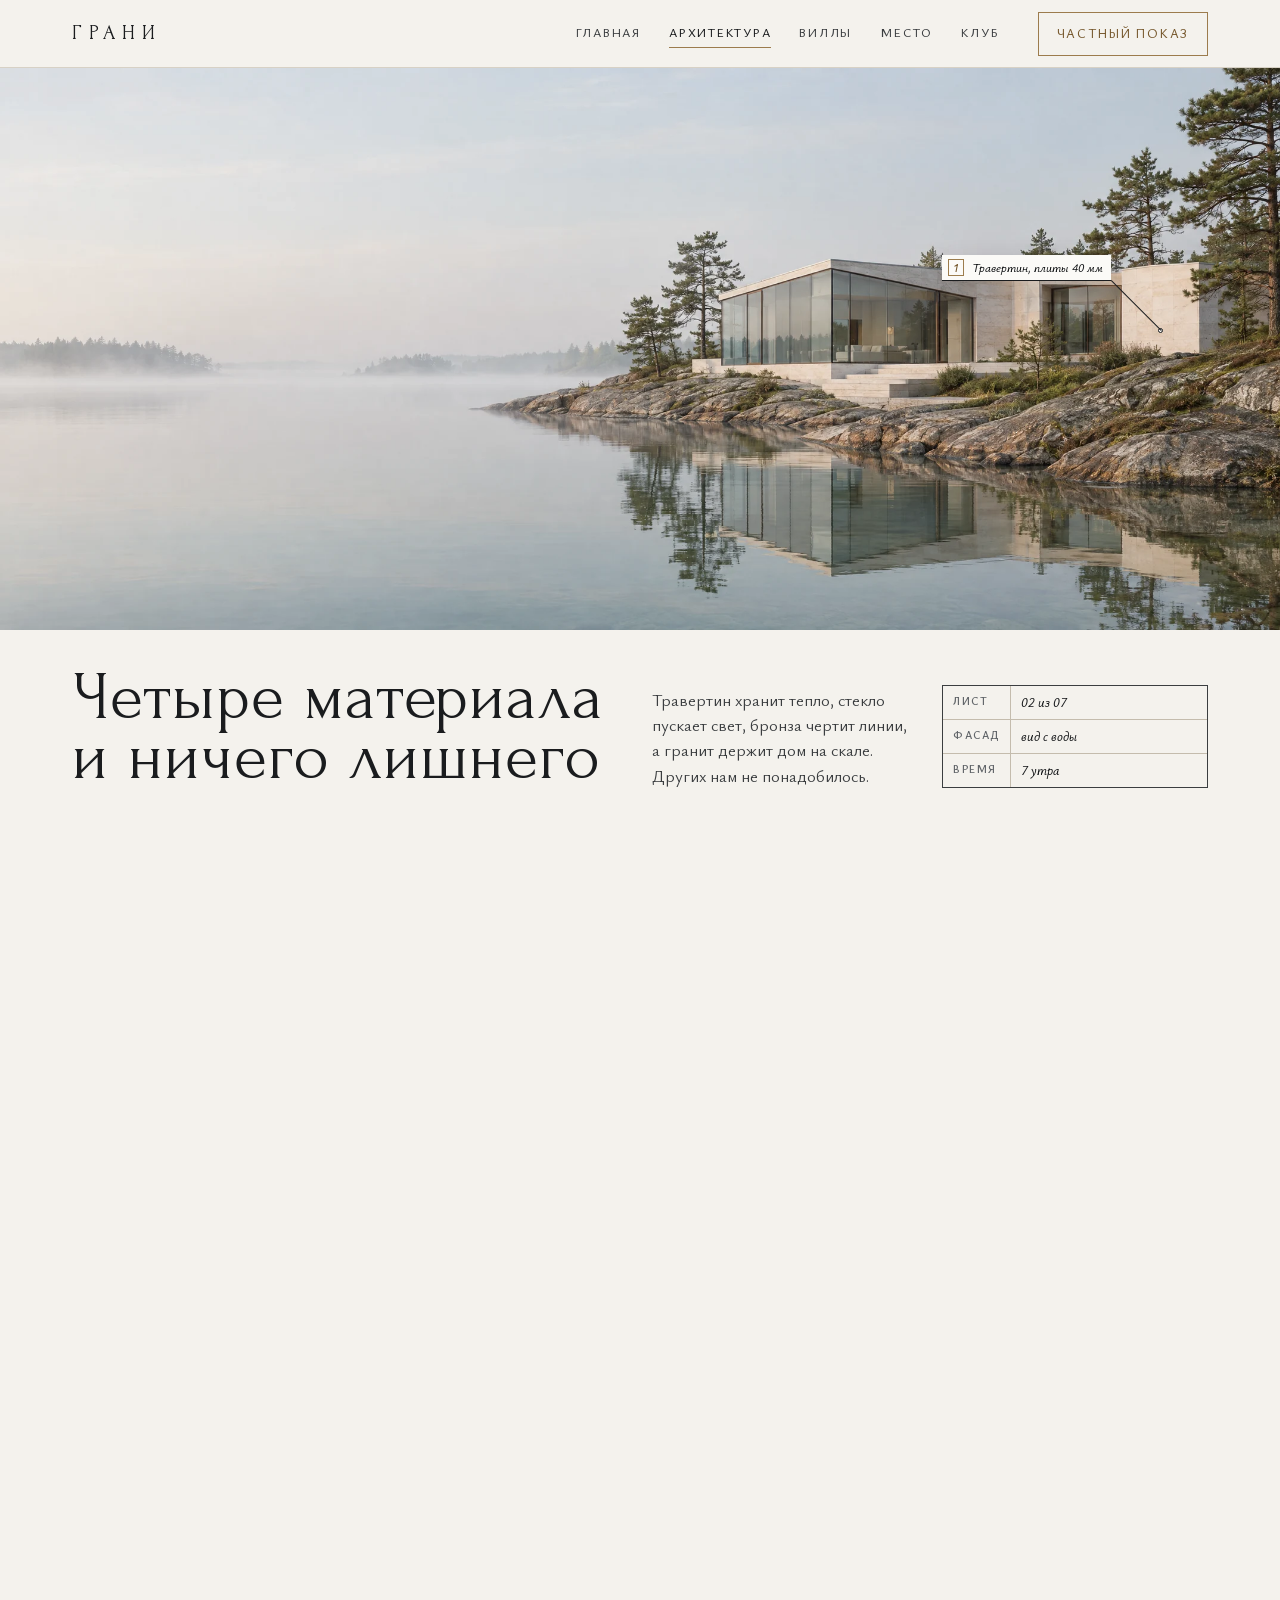
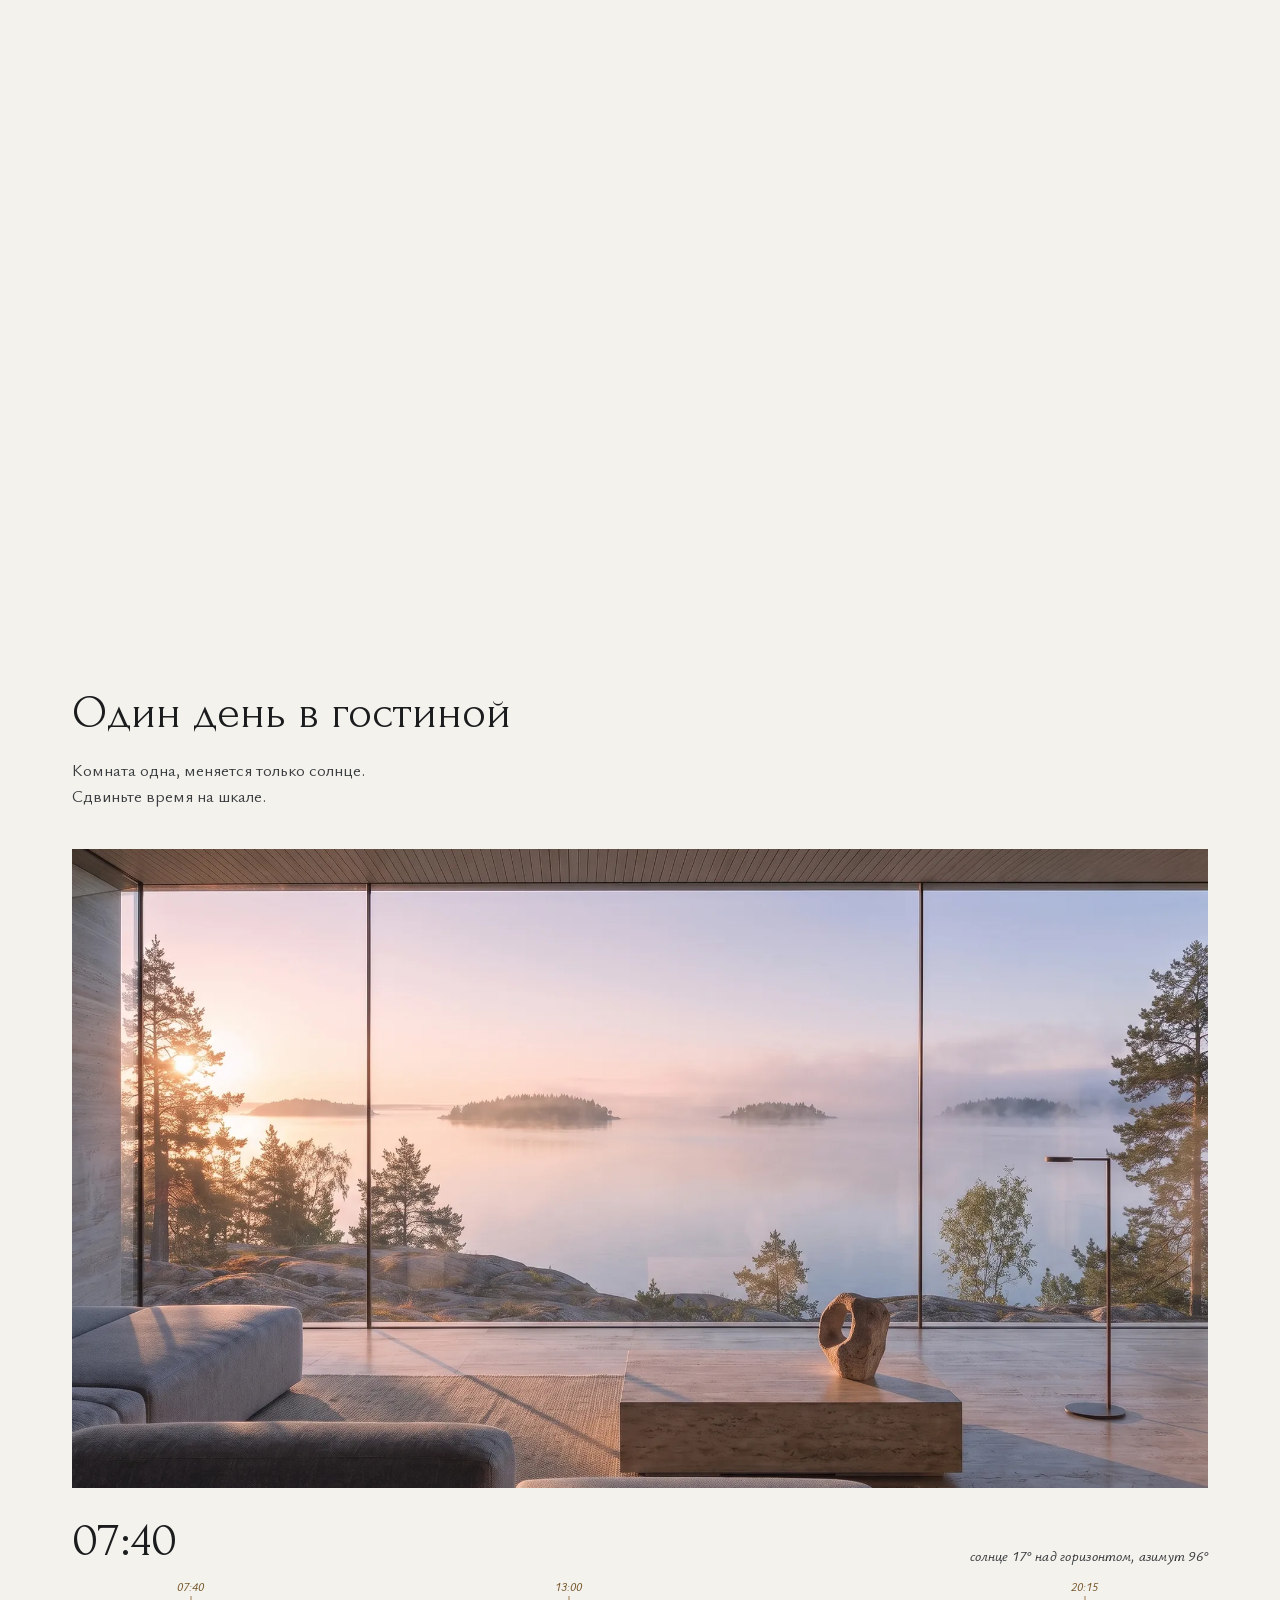
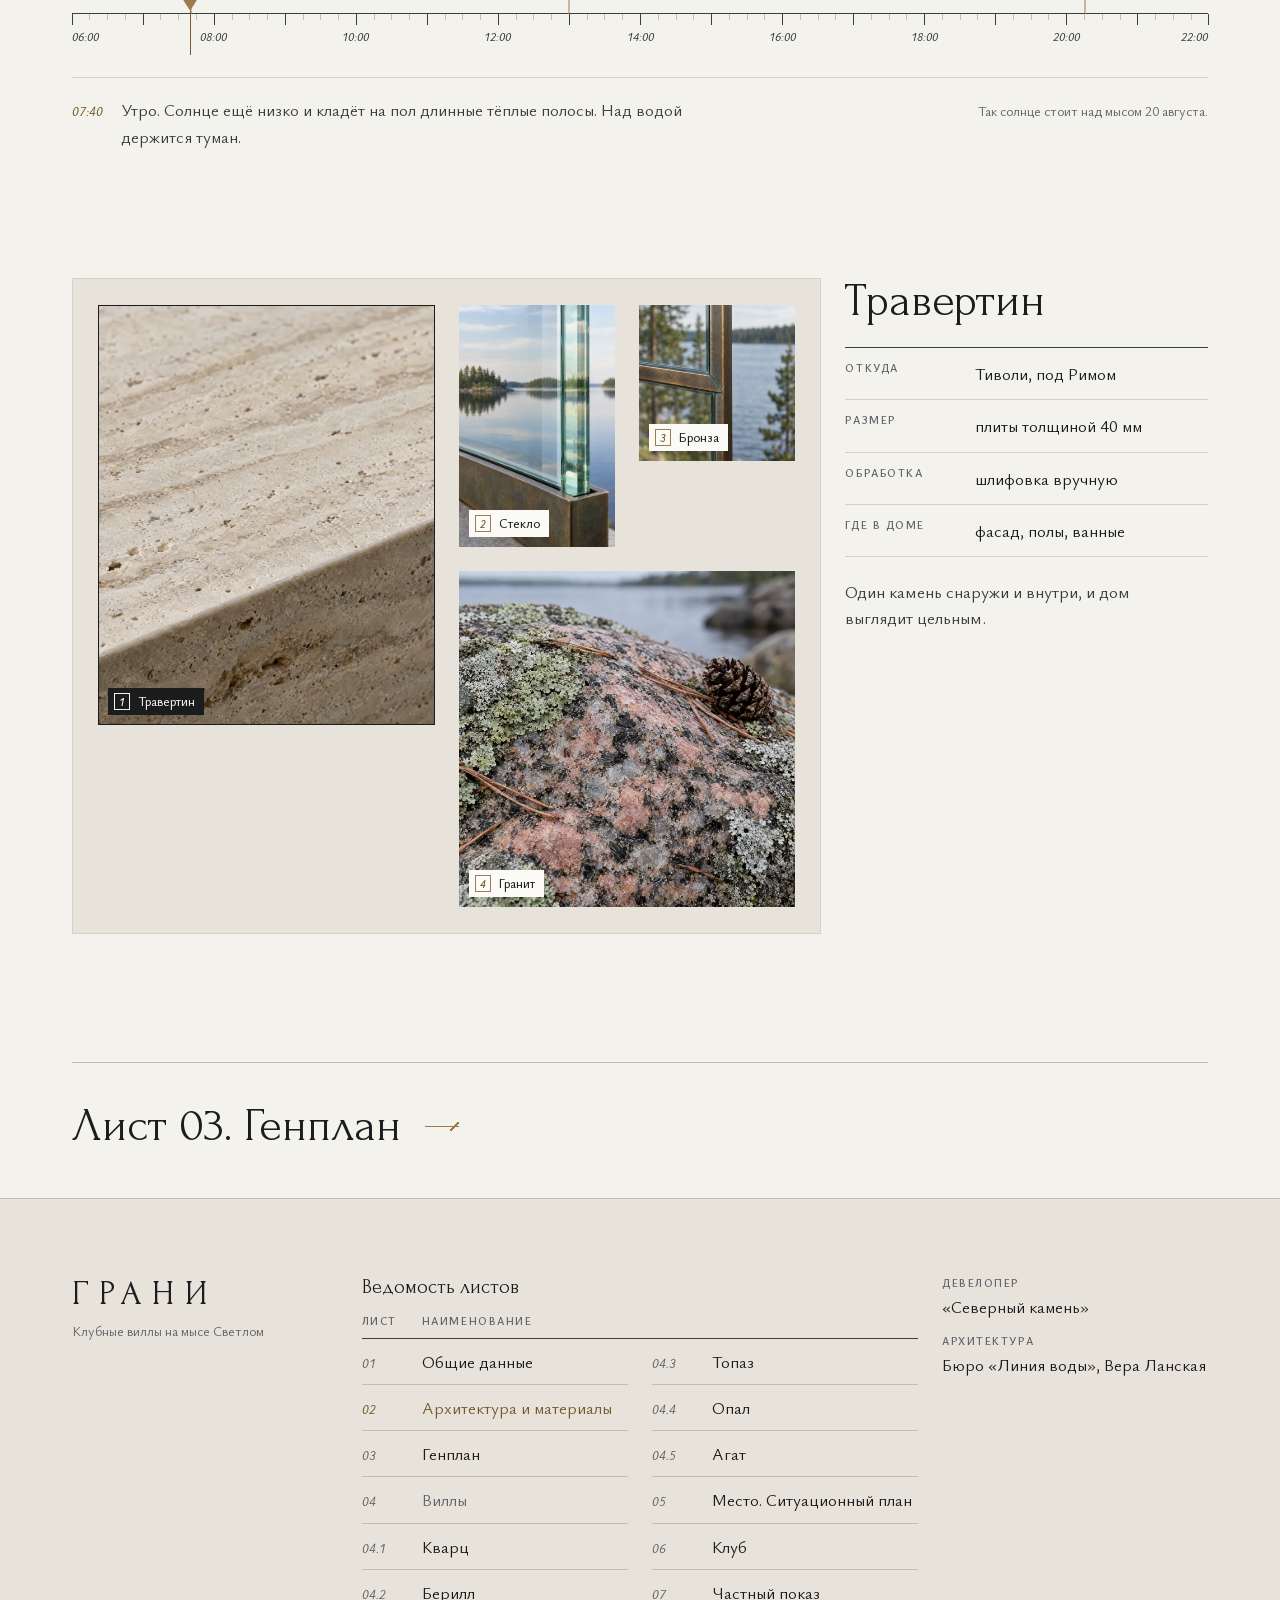
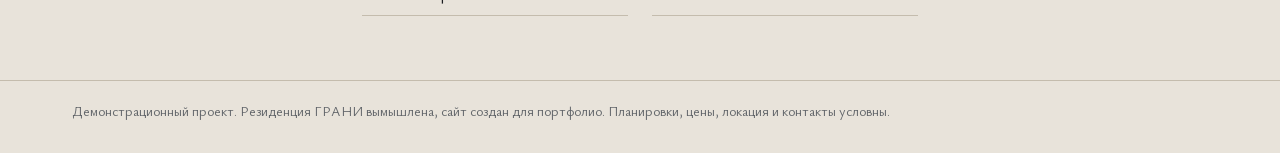
==== arhitektura.html @ 64ecadc9 "ГРАНИ v2: демо-сайт для портфолио Co-Authored-By: Claude Opus 5.5 <noreply@anthropic.com>" ====
<!doctype html>
<html lang="ru">
<head>
<meta charset="utf-8">
<meta name="viewport" content="width=device-width, initial-scale=1">
<title>Архитектура и материалы · ГРАНИ</title>
<meta name="description" content="ГРАНИ. Пять вилл из стекла и камня на мысе Светлом. Демо-проект для портфолио.">
<meta name="theme-color" content="#F4F2ED">
<link rel="icon" href="data:image/svg+xml,%3Csvg xmlns='http://www.w3.org/2000/svg' viewBox='0 0 32 32'%3E%3Crect width='32' height='32' fill='%23F4F2ED'/%3E%3Cpath d='M16 4 27 12 23 27H9L5 12z' fill='none' stroke='%239C7C4D' stroke-width='1.6'/%3E%3Cpath d='M5 12h22M16 4 12 12l4 15 4-15z' fill='none' stroke='%239C7C4D' stroke-width='1'/%3E%3C/svg%3E">
<link rel="preload" href="assets/fonts/forum-cyr.woff2" as="font" type="font/woff2" crossorigin>
<link rel="preload" href="assets/fonts/ysabeau-cyr.woff2" as="font" type="font/woff2" crossorigin>
<link rel="stylesheet" href="assets/css/base.css">
<link rel="stylesheet" href="assets/css/pages/arhitektura.css">
<link rel="stylesheet" href="assets/css/pages/svet.css">
<script src="assets/js/head.js"></script>
</head>
<body data-page="arhitektura">

<div class="veil" aria-hidden="true"><div class="veil__word"><span>Г</span><span>Р</span><span>А</span><span>Н</span><span>И</span></div><div class="veil__bar"><i></i></div></div>

<header class="hdr">
  <a class="hdr__logo" href="index.html" aria-label="ГРАНИ, на главную">ГРАНИ</a>
  <nav class="hdr__nav" aria-label="Разделы">
    <a href="index.html">Главная</a>
    <a href="arhitektura.html" aria-current="page">Архитектура<i class="hdr__mark" aria-hidden="true"></i></a>
    <a href="villy.html">Виллы</a>
    <a href="mesto.html">Место</a>
    <a href="klub.html">Клуб</a>
  </nav>
  <a class="btn btn--line hdr__cta" href="pokaz.html">Частный показ</a>
  <button class="hdr__burger" id="burger" type="button" aria-label="Открыть меню" aria-expanded="false" aria-controls="curtain"><i></i><i></i></button>
</header>

<div class="curtain" id="curtain" hidden>
  <nav aria-label="Листы альбома">
    <ol class="curtain__list">
      <li><a href="index.html"><i>01</i>Главная</a></li>
      <li><a href="arhitektura.html" aria-current="page"><i>02</i>Архитектура</a></li>
      <li><a href="villy.html"><i>03</i>Виллы</a>
        <div class="curtain__villas"><a href="villa.html?v=kvarc"><i>04.1</i>Кварц</a><a href="villa.html?v=berill"><i>04.2</i>Берилл</a><a href="villa.html?v=topaz"><i>04.3</i>Топаз</a><a href="villa.html?v=opal"><i>04.4</i>Опал</a><a href="villa.html?v=agat"><i>04.5</i>Агат</a></div>
      </li>
      <li><a href="mesto.html"><i>05</i>Место</a></li>
      <li><a href="klub.html"><i>06</i>Клуб</a></li>
      <li><a href="pokaz.html"><i>07</i>Частный показ</a></li>
    </ol>
  </nav>
  <p class="curtain__foot cap">Мыс Светлый · показы по записи</p>
</div>

<main id="top">
<!-- Экран 1. Фасад с выносками (DIZAJN 3.2): Берилл с воды утром (exterior v1), четыре выноски по одной при прокрутке -->
<section class="fasad plate" id="fasad">
  <div class="fasad__pin">
    <figure class="fasad__photo" id="fasadPhoto">
      <img src="assets/img/exterior.webp" width="2200" height="943" alt="Вилла с воды ранним утром. Стеклянная грань и травертин на гранитном уступе, над озером туман" fetchpriority="high" decoding="async">
      <!-- точки выносок в процентах исходного кадра 2200×943, экранные координаты считает pages/arhitektura.js -->
      <span class="leader leader--l fasad__ld" data-x="90" data-y="46.7" style="--len:50px"><span class="leader__t"><i>1</i>Травертин, плиты 40&nbsp;мм</span></span>
      <span class="leader leader--l fasad__ld" data-x="61" data-y="45.5" style="--len:110px"><span class="leader__t"><i>2</i>Стеклянная грань, 4,2&nbsp;м в высоту</span></span>
      <span class="leader fasad__ld" data-x="66.2" data-y="38.5" style="--len:70px"><span class="leader__t"><i>3</i>Бронзовый переплёт, 38&nbsp;мм</span></span>
      <span class="leader leader--l fasad__ld" data-x="49" data-y="58.3" style="--len:60px"><span class="leader__t"><i>4</i>Гранитный уступ под домом</span></span>
    </figure>
    <ol class="fasad__list wrap" aria-label="Что на фасаде">
      <li><i>1</i>Травертин, плиты 40&nbsp;мм</li>
      <li><i>2</i>Стеклянная грань, 4,2&nbsp;м в высоту</li>
      <li><i>3</i>Бронзовый переплёт, 38&nbsp;мм</li>
      <li><i>4</i>Гранитный уступ под домом</li>
    </ol>
    <div class="wrap grid plate__top fasad__plate">
      <h1 class="d1 plate__title">Четыре материала и&nbsp;ничего лишнего</h1>
      <p class="lead plate__lead">Травертин хранит тепло, стекло пускает свет, бронза чертит линии, а гранит держит дом на скале. Других нам не понадобилось.</p>
      <dl class="stamp"><div><dt>Лист</dt><dd>02 из 07</dd></div><div><dt>Фасад</dt><dd>вид с воды</dd></div><div><dt>Время</dt><dd>7 утра</dd></div></dl>
    </div>
  </div>
</section>

<!-- Экран 2. Ползунок времени суток (фича 1): одна гостиная в трёх светах, солнце на 20 августа -->
<section class="sec wrap" id="svet">
  <div class="sec__head">
    <h2 class="d2">Один день в&nbsp;гостиной</h2>
    <p class="lead">Комната одна, меняется только солнце. Сдвиньте время на шкале.</p>
  </div>
  <div class="tl" id="tl">
    <div class="tl__frame" id="tlFrame">
      <picture><source media="(max-width: 760px)" srcset="assets/img/arhitektura/time-utro-m.webp" width="880" height="1100"><img class="tl__img" src="assets/img/arhitektura/time-utro.webp" width="1920" height="1270" alt="Гостиная со стеклом во всю стену, за окном озеро и острова" loading="lazy" decoding="async"></picture>
      <picture><source media="(max-width: 760px)" srcset="assets/img/arhitektura/time-den-m.webp" width="880" height="1100"><img class="tl__img" id="tlDen" src="assets/img/arhitektura/time-den.webp" width="1920" height="1270" alt="" loading="lazy" decoding="async"></picture>
      <picture><source media="(max-width: 760px)" srcset="assets/img/arhitektura/time-vecher-m.webp" width="880" height="1100"><img class="tl__img" id="tlVecher" src="assets/img/arhitektura/time-vecher.webp" width="1920" height="1270" alt="" loading="lazy" decoding="async"></picture>
    </div>
    <div class="tl__bar">
      <p class="tl__time" id="tlTime" aria-hidden="true">07:40</p>
      <p class="tl__sun ann" id="tlSun" aria-live="polite">&nbsp;</p>
    </div>
    <div class="tl__scale" id="tlScale">
      <div class="tl__ticks" id="tlTicks" aria-hidden="true"></div>
      <div class="tl__thumb" id="tlThumb" role="slider" tabindex="0" aria-label="Время суток" aria-valuemin="360" aria-valuemax="1320" aria-valuenow="460" aria-valuetext="07:40, утро"><i></i></div>
    </div>
    <div class="tl__foot">
      <p class="tl__moment" id="tlMoment"><b>07:40</b><span>Утро. Солнце ещё низко и&nbsp;кладёт на пол длинные тёплые полосы. Над водой держится туман.</span></p>
      <p class="cap tl__date">Так солнце стоит над мысом 20&nbsp;августа.</p>
    </div>
  </div>
</section>

<!-- Экран 3. Планшет образцов (фича 2): четыре образца, паспорт выбранного, лупа ×3 -->
<section class="sec wrap" id="obrazcy">
  <div class="grid board-grid">
    <div class="board" id="board">
      <button type="button" class="smp smp--travertin is-on" data-m="travertin" aria-pressed="true">
        <picture><source media="(max-width: 760px)" srcset="assets/img/arhitektura/travertin-m.webp"><img src="assets/img/arhitektura/travertin.webp" width="1200" height="1200" alt="Край шлифованной плиты травертина крупным планом" loading="lazy" decoding="async"></picture>
        <span class="smp__tag"><i>1</i>Травертин</span>
      </button>
      <button type="button" class="smp smp--steklo" data-m="steklo" aria-pressed="false">
        <picture><source media="(max-width: 760px)" srcset="assets/img/arhitektura/steklo-m.webp"><img src="assets/img/arhitektura/steklo.webp" width="1200" height="1200" alt="Кромка стекла в бронзовом профиле крупным планом" loading="lazy" decoding="async"></picture>
        <span class="smp__tag"><i>2</i>Стекло</span>
      </button>
      <button type="button" class="smp smp--bronza" data-m="bronza" aria-pressed="false">
        <picture><source media="(max-width: 760px)" srcset="assets/img/arhitektura/bronza-m.webp"><img src="assets/img/arhitektura/bronza.webp" width="1200" height="1200" alt="Патина на бронзовом переплёте крупным планом" loading="lazy" decoding="async"></picture>
        <span class="smp__tag"><i>3</i>Бронза</span>
      </button>
      <button type="button" class="smp smp--granit" data-m="granit" aria-pressed="false">
        <picture><source media="(max-width: 760px)" srcset="assets/img/arhitektura/granit-m.webp"><img src="assets/img/arhitektura/granit.webp" width="1200" height="1200" alt="Розовый гранит на берегу, лишайник и сосновая шишка" loading="lazy" decoding="async"></picture>
        <span class="smp__tag"><i>4</i>Гранит</span>
      </button>
      <div class="loupe" id="loupe" aria-hidden="true"><span class="loupe__lbl">×3</span></div>
    </div>
    <aside class="pass" id="pass" aria-live="polite">
      <h2 class="d2 pass__name" id="passName">Травертин</h2>
      <dl class="pass__tbl">
        <div><dt>Откуда</dt><dd id="passFrom">Тиволи, под Римом</dd></div>
        <div><dt>Размер</dt><dd id="passSize">плиты толщиной 40&nbsp;мм</dd></div>
        <div><dt>Обработка</dt><dd id="passWork">шлифовка вручную</dd></div>
        <div><dt>Где в доме</dt><dd id="passWhere">фасад, полы, ванные</dd></div>
      </dl>
      <p class="lead pass__line" id="passLine">Один камень снаружи и&nbsp;внутри, и&nbsp;дом выглядит цельным.</p>
    </aside>
  </div>
</section>

<nav class="next wrap" aria-label="Следующий лист"><a href="villy.html"><span class="d2">Лист 03. Генплан</span></a></nav>
</main>

<footer class="foot">
  <div class="wrap grid foot__grid">
    <div class="foot__brand">
      <p class="foot__logo">ГРАНИ</p>
      <p class="cap">Клубные виллы на мысе Светлом</p>
    </div>
    <nav class="foot__vedom" aria-labelledby="vedom-h">
      <h2 class="foot__h" id="vedom-h">Ведомость листов</h2>
      <p class="vedom__head tech" aria-hidden="true"><span>Лист</span><span>Наименование</span></p>
      <ol class="vedom">
        <li><a href="index.html"><i>01</i>Общие данные</a></li>
        <li><a href="arhitektura.html" aria-current="page"><i>02</i>Архитектура и материалы</a></li>
        <li><a href="villy.html"><i>03</i>Генплан</a></li>
        <li class="vedom__grp"><span><i>04</i>Виллы</span></li>
        <li><a href="villa.html?v=kvarc"><i>04.1</i>Кварц</a></li>
        <li><a href="villa.html?v=berill"><i>04.2</i>Берилл</a></li>
        <li><a href="villa.html?v=topaz"><i>04.3</i>Топаз</a></li>
        <li><a href="villa.html?v=opal"><i>04.4</i>Опал</a></li>
        <li><a href="villa.html?v=agat"><i>04.5</i>Агат</a></li>
        <li><a href="mesto.html"><i>05</i>Место. Ситуационный план</a></li>
        <li><a href="klub.html"><i>06</i>Клуб</a></li>
        <li><a href="pokaz.html"><i>07</i>Частный показ</a></li>
      </ol>
    </nav>
    <dl class="foot__who">
      <div><dt>Девелопер</dt><dd>«Северный камень»</dd></div>
      <div><dt>Архитектура</dt><dd>Бюро «Линия воды», Вера Ланская</dd></div>
    </dl>
  </div>
  <p class="wrap foot__demo cap">Демонстрационный проект. Резиденция ГРАНИ вымышлена, сайт создан для портфолио. Планировки, цены, локация и контакты условны.</p>
</footer>

<script src="assets/js/gsap.min.js" defer></script>
<script src="assets/js/ScrollTrigger.min.js" defer></script>
<script src="assets/js/lenis.min.js" defer></script>
<script type="module" src="assets/js/pages/arhitektura.js"></script>
</body>
</html>
---- assets/css/base.css ----
/* ГРАНИ v2 — общая система всех страниц. Подключается первой, до стилей страницы.
   Разделы: 1 шрифты и токены · 2 база и сетка · 3 типографика · 4 детали чертежа ·
   5 кнопки и ссылки · 6 шапка · 7 шторка · 8 первый экран листа, разделы, заглушки ·
   9 следующий лист · 10 подвал · 11 прелоадер · 12 переход «Грань» · 13 телефон · 14 reduced-motion.
   Стили конкретной страницы живут в assets/css/pages/<страница>.css, сюда не кладутся. */

/* ---------- 1. шрифты и токены ---------- */
@font-face{font-family:"Forum";src:url(../fonts/forum-cyr.woff2) format("woff2");font-display:swap;unicode-range:U+0301,U+0400-045F,U+0490-0491,U+04B0-04B1,U+2116}
@font-face{font-family:"Forum";src:url(../fonts/forum-lat.woff2) format("woff2");font-display:swap;unicode-range:U+0000-00FF,U+0131,U+0152-0153,U+02BB-02BC,U+02C6,U+02DA,U+02DC,U+0304,U+0308,U+0329,U+2000-206F,U+20AC,U+2122,U+2191,U+2193,U+2212,U+2215,U+FEFF,U+FFFD}
@font-face{font-family:"Ysabeau";src:url(../fonts/ysabeau-cyr.woff2) format("woff2");font-weight:300 700;font-display:swap;unicode-range:U+0301,U+0400-045F,U+0490-0491,U+04B0-04B1,U+2116}
@font-face{font-family:"Ysabeau";src:url(../fonts/ysabeau-lat.woff2) format("woff2");font-weight:300 700;font-display:swap;unicode-range:U+0000-00FF,U+0131,U+0152-0153,U+02BB-02BC,U+02C6,U+02DA,U+02DC,U+0304,U+0308,U+0329,U+2000-206F,U+20AC,U+2122,U+2191,U+2193,U+2212,U+2215,U+FEFF,U+FFFD}
@font-face{font-family:"Ysabeau";font-style:italic;src:url(../fonts/ysabeau-it-cyr.woff2) format("woff2");font-weight:300 700;font-display:swap;unicode-range:U+0301,U+0400-045F,U+0490-0491,U+04B0-04B1,U+2116}
@font-face{font-family:"Ysabeau";font-style:italic;src:url(../fonts/ysabeau-it-lat.woff2) format("woff2");font-weight:300 700;font-display:swap;unicode-range:U+0000-00FF,U+0131,U+0152-0153,U+2000-206F,U+2212,U+FEFF,U+FFFD}

:root{
  /* палитра v1 */
  --bg:#F4F2ED; --surface:#FBFAF7; --sand:#E8E3DA; --line:#D7D1C5; --line-2:#C4BCAD;
  --ink:#1A1C1E; --ink-2:#3B3E40; --muted:#62666A;
  --bronze:#9C7C4D; --bronze-ink:#77592E; --glass:#8FA6A6; --glass-ink:#4F6767;
  /* добавлено в v2 (DIZAJN 2.5) */
  --water:#DCE4E2; --water-2:#CBD8D5; --hatch-bg:#E4DED2; --poche:#2A2C2E;
  --furn:rgba(59,62,64,.42); --sel:rgba(156,124,77,.14); --pool:#BFD0CE;
  --ff-d:"Forum",Georgia,serif;
  --ff-t:"Ysabeau","Gill Sans",Optima,sans-serif;
  /* сетка (DIZAJN 2.3): 12 колонок, на телефоне 4 */
  --gut:clamp(20px,5.6vw,96px); --gap:24px; --max:1360px; --cols:12;
  --hdr:68px;
  --sec:clamp(120px,10vw,160px);
  /* движение (DIZAJN 2.7) */
  --ease-out:cubic-bezier(.16,1,.3,1); --ease-io:cubic-bezier(.65,0,.25,1);
  color-scheme:light;
}

/* ---------- 2. база и сетка ---------- */
*,*::before,*::after{box-sizing:border-box}
html{-webkit-text-size-adjust:100%;scrollbar-color:var(--line-2) var(--bg);font-synthesis:none}
html.lenis,html.lenis body{height:auto}
.lenis.lenis-smooth{scroll-behavior:auto!important}
.lenis.lenis-smooth [data-lenis-prevent]{overscroll-behavior:contain}
.lenis.lenis-stopped{overflow:hidden}
body{margin:0;background:var(--bg);color:var(--ink);font:400 17px/1.6 var(--ff-t);-webkit-font-smoothing:antialiased}
img,video,svg,canvas{display:block;max-width:100%}
img{height:auto}
a{color:inherit;text-decoration:none}
p,h1,h2,h3,h4,figure,dl,dd,ol,ul{margin:0}
h1,h2,h3,h4{font-weight:400}
ol,ul{padding:0;list-style:none}
button,input,select,textarea{font:inherit;color:inherit}
::selection{background:var(--bronze);color:var(--surface)}
:focus-visible{outline:1.5px solid var(--bronze);outline-offset:4px}
[hidden]{display:none!important}
.vh{position:absolute!important;width:1px;height:1px;overflow:hidden;clip-path:inset(50%);white-space:nowrap}
main{position:relative;z-index:1;display:block;padding-top:var(--hdr)}

.wrap{width:100%;max-width:calc(var(--max) + var(--gut)*2);margin-inline:auto;padding-inline:var(--gut)}
.grid{display:grid;grid-template-columns:repeat(var(--cols),minmax(0,1fr));column-gap:var(--gap)}

/* ---------- 3. типографика (DIZAJN 2.4) ----------
   Forum только заголовки и одиночные крупные числа. Столбцы цифр только Ysabeau.
   Капс (.tech, .btn) только в штампе, осях, меню, кнопках и шапках таблиц. */
.brand{font:400 clamp(4.5rem,12vw,11rem)/.82 var(--ff-d);letter-spacing:.06em;margin-left:-.04em}
.d1{font:400 clamp(3.4rem,7.4vw,7.25rem)/.88 var(--ff-d);letter-spacing:.015em;text-wrap:balance}
.d2{font:400 clamp(2.2rem,3.6vw,3.6rem)/1.02 var(--ff-d);text-wrap:balance}
.d3{font:400 clamp(1.45rem,1.9vw,1.9rem)/1.08 var(--ff-d)}
.num{font:400 clamp(2.6rem,3.8vw,3.6rem)/1 var(--ff-d)}
.num i,.unit{font:italic 500 max(.4em,12px)/1 var(--ff-t);color:var(--bronze-ink);margin-left:.18em}
.lead{font-size:clamp(1.08rem,1.25vw,1.22rem);line-height:1.5;color:var(--ink-2);max-width:36ch}
.txt{font-size:17px;line-height:1.6;color:var(--ink-2);max-width:60ch}
.cap{font-size:14px;line-height:1.45;color:var(--muted)}
.ann{font:italic 500 12px/1.2 var(--ff-t);letter-spacing:.02em;color:var(--ink-2)}
.tech{font:600 11px/1.3 var(--ff-t);letter-spacing:.14em;text-transform:uppercase;color:var(--muted)}
.lm{display:block;overflow:hidden;padding-bottom:.06em}
.lm>span{display:block}
/* статус виллы: черта 22px и курсив (DIZAJN 3.4) */
.status{display:inline-flex;align-items:center;gap:10px;font:italic 500 .95rem/1.2 var(--ff-t);color:var(--glass-ink)}
.status::before{content:"";width:22px;height:1px;background:currentColor}
.status--res{color:var(--bronze-ink)}

/* ---------- 4. детали чертежа (DIZAJN 2.2) ---------- */

/* Штамп, основная надпись листа: <dl class="stamp"><div><dt>Лист</dt><dd>02 из 07</dd></div>…</dl>
   Не больше трёх строк. Ключ техкапсом 11px, значение курсивом 13px. */
.stamp{display:grid;grid-template-columns:auto 1fr;border:1px solid var(--ink-2);min-width:0;align-self:end}
.stamp>div{display:contents}
.stamp dt,.stamp dd{padding:8px 10px;border-bottom:1px solid var(--line-2);min-width:0}
.stamp dt{font:600 11px/1.3 var(--ff-t);letter-spacing:.14em;text-transform:uppercase;color:var(--muted);border-right:1px solid var(--line-2);white-space:nowrap}
.stamp dd{font:italic 500 13px/1.3 var(--ff-t);color:var(--ink)}
.stamp>div:last-child>dt,.stamp>div:last-child>dd{border-bottom:0}

/* Засечка: косой штрих 45°, 11px, толщина 1.3px. Отдельно: <i class="tick"></i> */
.tick{display:inline-block;width:11px;height:1.3px;background:var(--ink);transform:rotate(-45deg);vertical-align:middle}

/* Размерная цепочка: линия 1px, засечки на каждой границе, цифры над линией,
   выносные линии 0.5px. <dl class="chain"><div><dt>площадь</dt><dd>248<i>м²</i></dd></div>…</dl>
   dt идёт первым по правилам HTML, наверх цифру ставит column-reverse. */
.chain{display:grid;grid-auto-flow:column;grid-auto-columns:minmax(0,1fr);border-bottom:1px solid var(--ink-2);position:relative}
.chain>div{position:relative;display:flex;flex-direction:column-reverse;justify-content:flex-end;padding:0 10px 10px 14px;border-left:.5px solid var(--line-2)}
.chain>div:last-child{border-right:.5px solid var(--line-2)}
.chain>div::before,.chain>div:last-child::after{content:"";position:absolute;bottom:-6px;left:-6px;width:11px;height:1.3px;background:var(--ink);transform:rotate(-45deg)}
.chain>div:last-child::after{left:auto;right:-6px}
.chain dd{font:400 clamp(1.7rem,2.3vw,2.3rem)/1 var(--ff-d)}
.chain dd i{font:italic 500 max(.5em,12px) var(--ff-t);margin-left:.18em;color:var(--bronze-ink)}
.chain dt{font-size:13px;line-height:1.3;color:var(--muted);margin-top:6px}

/* Оси: кружок Ø18 с цифрой (по горизонтали) или буквой (по вертикали; без Ё З Й О Х Ч Щ Ъ Ы Ь).
   В HTML: <span class="axis">А</span>. В SVG-чертеже: линия .ax-line, кружок .ax-dot, подпись .ax-txt */
.axis{display:inline-grid;place-items:center;width:18px;height:18px;border:1px solid var(--ink-2);border-radius:50%;font:italic 500 11px/1 var(--ff-t);color:var(--ink-2);background:var(--surface)}
.ax-line{fill:none;stroke:var(--line-2);stroke-width:.8px;stroke-dasharray:12 3 2 3;vector-effect:non-scaling-stroke}
.ax-dot{fill:var(--surface);stroke:var(--ink-2);stroke-width:1px;vector-effect:non-scaling-stroke}
.ax-txt{font:italic 500 11px var(--ff-t);fill:var(--ink-2);text-anchor:middle;dominant-baseline:central}

/* Линейка масштаба: чёрные и белые отрезки, длина отрезка в --w (единицах шкалы),
   подпись на правом конце из data-v. Пример 0–1–2–5 м:
   <div class="scale"><span class="scale__bar"><i style="--w:1" data-v="1"></i><i style="--w:1" data-v="2"></i><i style="--w:3" data-v="5 м"></i></span></div>
   Ширину всей линейки ставит чертёж (style="width:…px"), чтобы масштаб был правдой. */
.scale{display:inline-block;width:160px;padding-bottom:16px;font:italic 500 11px/1 var(--ff-t);color:var(--ink-2)}
.scale__bar{position:relative;display:flex;height:5px;border:1px solid var(--ink)}
.scale__bar::before{content:"0";position:absolute;left:0;top:calc(100% + 4px);transform:translateX(-50%)}
.scale__bar i{position:relative;flex:var(--w,1) 1 0}
.scale__bar i:nth-child(odd){background:var(--ink)}
.scale__bar i::after{content:attr(data-v);position:absolute;right:0;top:calc(100% + 5px);transform:translateX(50%);white-space:nowrap}

/* Север: залитая стрелка 8×14 и «С». Поворот виллы в --rot. <span class="north" style="--rot:12deg">С</span> */
.north{display:inline-flex;flex-direction:column;align-items:center;gap:3px;font:600 11px/1 var(--ff-t);letter-spacing:.14em;color:var(--ink-2)}
.north::before{content:"";width:8px;height:14px;background:var(--ink);clip-path:polygon(50% 0,100% 100%,50% 78%,0 100%);transform:rotate(var(--rot,0deg))}

/* Выноска: точка Ø5, линия под 45°, полка, текст над полкой. Ставится в точку объекта
   (left/top в процентах кадра). .leader--l уводит текст влево.
   <span class="leader" style="left:40%;top:52%"><span class="leader__t">травертин 40 мм</span></span> */
.leader{position:absolute;width:0;height:0;pointer-events:none;--len:34px}
.leader::before{content:"";position:absolute;left:-2.5px;top:-2.5px;width:5px;height:5px;border-radius:50%;background:var(--surface);border:1px solid var(--ink)}
.leader::after{content:"";position:absolute;left:0;top:0;width:calc(var(--len)*1.4142);height:1px;background:var(--ink);transform-origin:0 0;transform:rotate(-45deg)}
.leader__t{position:absolute;left:var(--len);bottom:var(--len);padding:0 2px 3px;border-bottom:1px solid var(--ink);white-space:nowrap;font:italic 500 12px/1.2 var(--ff-t);color:var(--ink)}
.leader--l::after{transform:rotate(-135deg)}
.leader--l .leader__t{left:auto;right:var(--len)}

/* Лист чертежа: панель, рамка и вторая рамка внутри с отступом 8px, поля 22px. Только для чертежей. */
.sheet{position:relative;background:var(--surface);border:1px solid var(--line);padding:30px}
.sheet::before{content:"";position:absolute;inset:8px;border:1px solid var(--line);pointer-events:none}

/* ---------- 5. кнопки и ссылки ---------- */
.btn{display:inline-flex;align-items:center;justify-content:center;gap:10px;min-height:44px;padding:0 22px;font:500 13px/1 var(--ff-t);letter-spacing:.14em;text-transform:uppercase;border-radius:0;cursor:pointer;transition:background-color .3s var(--ease-out),color .3s var(--ease-out),border-color .3s}
.btn--line{border:1px solid var(--bronze);color:var(--bronze-ink);background:transparent}
.btn--line:hover{background:var(--bronze);color:var(--surface)}
.btn--solid{border:1px solid var(--ink);background:var(--ink);color:var(--bg);min-height:54px;padding:0 34px}
.btn--solid:hover{background:var(--bronze-ink);border-color:var(--bronze-ink)}
/* Ссылка-действие кончается засечкой (линия 34px и штрих 45°), не стрелкой */
.tick-link{display:inline-flex;align-items:center;gap:14px;min-height:44px;font:500 13px/1 var(--ff-t);letter-spacing:.12em;text-transform:uppercase;color:var(--ink)}
.tick-link::after{content:"";flex:none;width:34px;height:9px;transition:transform .35s var(--ease-out);
  background:linear-gradient(var(--bronze),var(--bronze)) left center/100% 1px no-repeat,
             linear-gradient(-45deg,transparent 44%,var(--bronze) 44% 58%,transparent 58%) right center/9px 9px no-repeat}
.tick-link:hover::after{transform:translateX(6px)}

/* ---------- 6. шапка (DIZAJN 3 «Общее»): 68px, сплошная, линия снизу ----------
   Активный пункт: aria-current="page" и внутри него <i class="hdr__mark"></i>, черта,
   которая при переходе перетекает к новому пункту (view-transition-name: navmark). */
.hdr{position:fixed;inset:0 0 auto;z-index:50;height:var(--hdr);display:flex;align-items:center;gap:clamp(20px,3vw,48px);padding-inline:var(--gut);background:var(--bg);border-bottom:1px solid var(--line);view-transition-name:hdr}
.hdr__logo{font:400 1.3rem/1 var(--ff-d);letter-spacing:.34em;margin-right:auto;padding-block:12px}
.hdr__nav{display:flex;gap:clamp(18px,2.2vw,34px)}
.hdr__nav a{position:relative;padding:8px 0;font:500 .78rem/1 var(--ff-t);letter-spacing:.14em;text-transform:uppercase;color:var(--ink-2)}
.hdr__nav a::after{content:"";position:absolute;left:0;right:0;bottom:0;height:1px;background:var(--line-2);transform:scaleX(0);transform-origin:right;transition:transform .3s var(--ease-out)}
.hdr__nav a:hover::after{transform:scaleX(1);transform-origin:left}
.hdr__nav a[aria-current="page"]{color:var(--ink)}
.hdr__nav a[aria-current="page"]::after{display:none}
.hdr__mark{position:absolute;left:0;right:0;bottom:0;height:1px;background:var(--bronze);view-transition-name:navmark}
.hdr__cta{padding:0 18px}
.hdr__burger{display:none;position:relative;width:44px;height:44px;margin-right:-10px;border:0;background:none;padding:0;cursor:pointer}
.hdr__burger i{position:absolute;left:10px;right:10px;height:1px;background:var(--ink);transition:transform .4s var(--ease-out),top .4s var(--ease-out)}
.hdr__burger i:first-child{top:18px}.hdr__burger i:last-child{top:26px}
.hdr__burger[aria-expanded="true"] i:first-child{top:22px;transform:rotate(35deg)}
.hdr__burger[aria-expanded="true"] i:last-child{top:22px;transform:rotate(-35deg)}

/* ---------- 7. шторка меню: ведомость листов крупно, номера курсивом слева ---------- */
.curtain{position:fixed;inset:var(--hdr) 0 0;z-index:45;overflow-y:auto;overscroll-behavior:contain;background:var(--bg);padding:24px var(--gut) 32px;display:flex;flex-direction:column;clip-path:inset(0 0 100% 0);transition:clip-path .6s var(--ease-io)}
.curtain.is-open{clip-path:inset(0)}
.curtain__list>li{border-bottom:1px solid var(--line)}
.curtain__list a{display:flex;align-items:baseline;gap:16px;min-height:44px}
.curtain__list>li>a{padding:10px 0;font:400 clamp(2rem,8.5vw,2.8rem)/1.1 var(--ff-d)}
.curtain__list i{flex:none;width:2.6em;font:italic 500 13px/1 var(--ff-t);color:var(--muted)}
.curtain__list a[aria-current="page"]{color:var(--bronze-ink)}
.curtain__villas{display:flex;flex-wrap:wrap;column-gap:22px;padding:0 0 12px calc(2.6*13px + 16px)}
.curtain__villas a{font:400 1.25rem/1 var(--ff-d);gap:8px;min-height:40px;align-items:center}
.curtain__villas i{width:auto}
.curtain__foot{margin-top:auto;padding-top:28px}

/* ---------- 8. первый экран листа, разделы, заглушки ----------
   Табличка листа: заголовок D1, лид, штамп. Расклад по колонкам страница может переопределить. */
.plate{padding-top:clamp(48px,6vw,88px)}
.plate__top{align-items:end;row-gap:28px}
.plate__title{grid-column:1/10}
.plate__lead{grid-column:1/7}
.plate .stamp{grid-column:10/13;grid-row:1/3}
.plate .chain{margin-top:36px}
.sec{padding-top:var(--sec)}
.sec__head{display:grid;gap:20px;margin-bottom:40px}
/* Заглушка каркаса: место, которое наполнит другая роль. Перед сдачей их не должно остаться:
   grep -c 'class="stub' *.html → 0 в каждом файле. */
.stub{display:grid;place-items:center;min-height:var(--stub-h,200px);padding:24px;border:1px dashed var(--line-2);color:var(--muted);font:italic 500 13px/1.45 var(--ff-t);text-align:center}
.stub+.stub{margin-top:var(--gap)}
.plate>.stub{margin-block:clamp(28px,3vw,40px)}

/* ---------- 9. ссылка на следующий лист: D2 «Лист 03. Генплан» и засечка ---------- */
.next{margin-top:var(--sec)}
.next a{display:flex;align-items:center;gap:24px;padding:40px 0 48px;border-top:1px solid var(--line-2)}
.next a::after{content:"";flex:none;width:34px;height:9px;transition:transform .35s var(--ease-out);
  background:linear-gradient(var(--bronze),var(--bronze)) left center/100% 1px no-repeat,
             linear-gradient(-45deg,transparent 44%,var(--bronze) 44% 58%,transparent 58%) right center/9px 9px no-repeat}
.next a:hover::after{transform:translateX(8px)}
.next a:hover .d2{color:var(--bronze-ink)}
.next .d2{transition:color .3s}

/* ---------- 10. подвал: бренд, ведомость листов (это и есть навигация), авторы, строка демо ---------- */
.foot{position:relative;z-index:1;background:var(--sand);border-top:1px solid var(--line-2);padding:clamp(56px,6vw,88px) 0 32px}
.foot__grid{row-gap:40px}
.foot__brand{grid-column:1/4}
.foot__logo{font:400 2.2rem/1 var(--ff-d);letter-spacing:.3em}
.foot__brand .cap{margin-top:10px}
.foot__vedom{grid-column:4/10}
.vedom{display:grid;grid-template-columns:repeat(2,minmax(0,1fr));grid-template-rows:repeat(6,auto);grid-auto-flow:column;column-gap:var(--gap)}
.foot__h{font:400 1.25rem/1.1 var(--ff-d);margin-bottom:16px}
.vedom__head{display:flex;gap:16px;padding-bottom:10px;border-bottom:1px solid var(--ink-2)}
.vedom__head span:first-child,.vedom i{flex:none;width:44px}
.vedom li{border-bottom:1px solid var(--line-2)}
.vedom a{display:flex;align-items:baseline;gap:16px;padding:9px 0;min-height:40px;transition:color .25s}
.vedom a:hover{color:var(--bronze-ink)}
.vedom i{font:italic 500 13px/1 var(--ff-t);color:var(--muted)}
.vedom__grp span{display:flex;align-items:baseline;gap:16px;padding:9px 0;min-height:40px;color:var(--muted)}
.vedom a[aria-current="page"]{color:var(--bronze-ink)}
.vedom a[aria-current="page"] i{color:var(--bronze-ink)}
.foot__who{grid-column:10/13;display:grid;gap:14px;align-content:start}
.foot__who dt{font:600 11px/1.3 var(--ff-t);letter-spacing:.14em;text-transform:uppercase;color:var(--muted)}
.foot__who dd{margin-top:3px}
.foot__demo{margin-top:clamp(40px,5vw,72px);padding-top:20px;border-top:1px solid var(--line-2)}

/* ---------- 11. прелоадер «ГРАНИ»: только первый заход за сессию ----------
   Класс is-first ставит head.js. Если site.js не загрузился, вуаль сама уходит через 5 с. */
.veil{display:none}
html.is-first .veil{position:fixed;inset:0;z-index:100;background:var(--bg);display:grid;place-items:center;align-content:center;gap:28px;clip-path:inset(0);transition:clip-path 1s var(--ease-io);animation:veil-safety 0s linear 5s forwards}
.veil.is-gone{clip-path:inset(0 0 100% 0);pointer-events:none}
.veil__word{display:flex;font:400 clamp(2.4rem,6vw,4.4rem)/1 var(--ff-d);letter-spacing:.32em;padding-left:.32em}
.veil__word span{opacity:0;transform:translateY(.4em);animation:veil-in .9s var(--ease-out) forwards}
.veil__word span:nth-child(2){animation-delay:.08s}.veil__word span:nth-child(3){animation-delay:.16s}
.veil__word span:nth-child(4){animation-delay:.24s}.veil__word span:nth-child(5){animation-delay:.32s}
.veil__bar{width:min(240px,50vw);height:1px;background:var(--line)}
.veil__bar i{display:block;height:100%;background:var(--bronze);transform:scaleX(0);transform-origin:left;transition:transform .5s var(--ease-out)}
@keyframes veil-in{to{opacity:1;transform:none}}
@keyframes veil-safety{to{visibility:hidden}}

/* ---------- 12. переход «Грань» (DIZAJN 4) ----------
   Межстраничные View Transitions (Chrome 126+, Safari 18.2+). Новая страница открывается косым
   срезом 28,2° от вертикали (D = 100vh·tg 28,2° = 53,6vh), между страницами щель-блик.
   X среза идёт одной анимацией у обеих половин (--gx), щель g только у старой (--gg),
   поэтому край не плывёт. Направление: тип back ставит head.js по номеру листа.
   Где не поддерживается, обычный переход без анимации. */
@view-transition{navigation:auto}
@property --gx{syntax:"<length>";inherits:false;initial-value:0px}
@property --gg{syntax:"<length>";inherits:false;initial-value:0px}
@keyframes gran-x{from{--gx:0px}to{--gx:calc(100vw + 53.6vh)}}
@keyframes gran-g{0%{--gg:0px}45%{--gg:18px}100%{--gg:2px}}
@keyframes gran-g-m{0%{--gg:0px}45%{--gg:12px}100%{--gg:2px}}
@keyframes gran-dim{from{filter:brightness(1)}to{filter:brightness(.94)}}
::view-transition{background:#FFFDF8}
::view-transition-image-pair(root){background:#FFFDF8}
::view-transition-old(root),::view-transition-new(root){mix-blend-mode:normal;animation-duration:620ms;animation-fill-mode:both;animation-timing-function:cubic-bezier(.65,0,.25,1)}
::view-transition-new(root){animation-name:gran-x;
  clip-path:polygon(-60vh 0,var(--gx) 0,calc(var(--gx) - 53.6vh) 100%,-60vh 100%)}
::view-transition-old(root){animation-name:gran-x,gran-g,gran-dim;animation-timing-function:cubic-bezier(.65,0,.25,1),linear,cubic-bezier(.65,0,.25,1);
  clip-path:polygon(calc(var(--gx) + var(--gg)) 0,calc(100vw + 60vh) 0,calc(100vw + 60vh) 100%,calc(var(--gx) + var(--gg) - 53.6vh) 100%)}
html:active-view-transition-type(back)::view-transition-new(root){
  clip-path:polygon(calc(100vw + 60vh) 0,calc(100vw - var(--gx)) 0,calc(100vw - var(--gx) + 53.6vh) 100%,calc(100vw + 60vh) 100%)}
html:active-view-transition-type(back)::view-transition-old(root){
  clip-path:polygon(-60vh 0,calc(100vw - var(--gx) - var(--gg)) 0,calc(100vw - var(--gx) - var(--gg) + 53.6vh) 100%,-60vh 100%)}
/* шапка стоит на месте, черта активного пункта перетекает к новому за те же 620 мс */
::view-transition-group(hdr),::view-transition-new(hdr){animation:none}
::view-transition-old(hdr){animation:none;opacity:0}
::view-transition-group(navmark){animation-duration:620ms;animation-timing-function:cubic-bezier(.65,0,.25,1)}

/* ---------- 13. планшет и телефон ---------- */
@media (max-width:980px){
  .hdr__nav,.hdr__cta{display:none}
  .hdr__burger{display:block}
  .plate__title,.plate__lead,.plate .stamp{grid-column:1/-1;grid-row:auto}
  .foot__brand{grid-column:1/-1}
  .foot__vedom{grid-column:1/9}
  .foot__who{grid-column:9/13}
}
@media (max-width:760px){
  :root{--gut:20px;--gap:16px;--cols:4;--hdr:60px;--sec:96px}
  body{font-size:16px}
  .brand{font-size:4.5rem}
  .d1{font-size:3.4rem}
  .d2{font-size:2.1rem}
  .d3{font-size:1.4rem}
  .txt{font-size:16px}
  .ann{font-size:11px}
  .chain{grid-auto-flow:row;grid-template-columns:1fr 1fr;row-gap:22px;border-bottom:0}
  .chain>div{border-bottom:1px solid var(--ink-2)}
  .chain>div:nth-child(even){border-right:.5px solid var(--line-2)}
  .chain>div:nth-child(even)::after{content:"";position:absolute;bottom:-6px;right:-6px;width:11px;height:1.3px;background:var(--ink);transform:rotate(-45deg)}
  .stamp{grid-template-columns:38% 62%}
  .stamp dt{white-space:normal}
  .sheet{padding:20px}
  .next a{gap:16px;padding:28px 0 36px}
  .foot__vedom,.foot__who{grid-column:1/-1}
  .vedom{grid-template-columns:1fr;grid-template-rows:none;grid-auto-flow:row}
  ::view-transition-old(root){animation-name:gran-x,gran-g-m,gran-dim}
}

/* ---------- 14. reduced-motion: без анимаций и без перехода страниц ---------- */
@media (prefers-reduced-motion:reduce){
  @view-transition{navigation:none}
  *,*::before,*::after{animation-duration:.01ms!important;animation-iteration-count:1!important;transition-duration:.01ms!important;scroll-behavior:auto!important}
}
---- assets/css/pages/arhitektura.css ----
/* Лист 02, Архитектура и материалы (arhitektura.html). Подключается после base.css.
   Экран 1 фасад с выносками, экран 2 ползунок времени суток, экран 3 планшет образцов с лупой. */

/* ---------- экран 1: фасад с выносками ---------- */
.fasad.plate{padding-top:0}
.fasad__pin{position:relative;background:var(--bg)}
.fasad__photo{position:relative;height:max(380px,calc(100vh - var(--hdr) - 270px));height:max(380px,calc(100svh - var(--hdr) - 270px));overflow:hidden;background:#E3E6E4}
.fasad__photo img{width:100%;height:100%;object-fit:cover;object-position:62% 42%}
.fasad__ld{opacity:0;transition:opacity .6s var(--ease-out)}
.fasad__ld.is-on{opacity:1}
.fasad__ld.is-out{display:none}
/* подпись выноски на фото: тёмный текст на светлой подложке, читается на любом участке кадра */
.fasad .leader__t{display:flex;align-items:baseline;gap:8px;background:var(--surface);padding:4px 8px 4px 6px;border-bottom-color:var(--ink);box-shadow:0 10px 28px rgba(26,28,30,.14)}
.fasad .leader__t i,.fasad__list i{font:italic 600 11px/1 var(--ff-t);color:var(--bronze-ink);border:1px solid var(--bronze);padding:2px 4px;font-style:italic}
.fasad__list{display:none}
.fasad__plate{padding-top:clamp(28px,3vw,40px);padding-bottom:24px}
/* табличка как у виллы: заголовок, абзац и штамп в один ряд */
.fasad__plate .plate__title{grid-column:1/7;font-size:clamp(3.2rem,5.3vw,5.2rem)}
.fasad__plate .plate__lead{grid-column:7/10;grid-row:1;align-self:end;font-size:1.05rem}
.fasad__plate .stamp{grid-column:10/13;grid-row:1}

/* ---------- экран 2: ползунок времени суток ---------- */
.tl__frame{position:relative;aspect-ratio:16/9;overflow:hidden;background:#D9D4CA}
.tl__frame picture{position:absolute;inset:0}
.tl__img{width:100%;height:100%;object-fit:cover}
#tlDen,#tlVecher{opacity:0}
.tl__bar{display:flex;justify-content:space-between;align-items:flex-end;gap:24px;margin-top:28px}
.tl__time{font:400 clamp(2.6rem,3.8vw,3.6rem)/1 var(--ff-d);font-variant-numeric:tabular-nums;min-width:4ch}
.tl__sun{font-size:14px;text-align:right}
.tl__foot{display:grid;grid-template-columns:minmax(0,1fr) auto;gap:16px 40px;align-items:baseline;margin-top:22px;padding-top:18px;border-top:1px solid var(--line)}
.tl__moment{display:flex;gap:18px;align-items:baseline;max-width:70ch;color:var(--ink-2);min-height:3.2em}
.tl__moment b{font:italic 500 13px/1 var(--ff-t);color:var(--bronze-ink);flex:none}
.tl__date{text-align:right}

/* ---------- экран 3: планшет образцов ---------- */
.board-grid{align-items:start}
.board{grid-column:1/9;position:relative;display:grid;grid-template-columns:repeat(4,minmax(0,1fr));grid-template-rows:auto auto;gap:var(--gap);padding:clamp(18px,2vw,28px);background:var(--sand);border:1px solid var(--line)}
.smp{position:relative;display:block;padding:0;border:0;background:#CFC8BB;overflow:hidden;cursor:none;text-align:left;outline-offset:3px}
.smp picture,.smp img{display:block;width:100%;height:100%}
.smp img{object-fit:cover;transition:transform .5s var(--ease-out)}
.smp--travertin{grid-column:1/3;grid-row:1/3;aspect-ratio:4/5}
.smp--steklo{grid-column:3/4;grid-row:1/2;aspect-ratio:1/1.55}
.smp--bronza{grid-column:4/5;grid-row:1/2;aspect-ratio:1/1;align-self:start}
.smp--granit{grid-column:3/5;grid-row:2/3;align-self:stretch;min-height:140px}
.smp__tag{position:absolute;left:10px;bottom:10px;display:flex;align-items:baseline;gap:8px;padding:5px 9px 5px 6px;background:var(--surface);font:500 13px/1.1 var(--ff-t);color:var(--ink);pointer-events:none}
.smp__tag i{font:italic 600 11px/1 var(--ff-t);color:var(--bronze-ink);border:1px solid var(--bronze);padding:2px 4px}
.smp::after{content:"";position:absolute;inset:0;border:1px solid transparent;pointer-events:none;transition:border-color .25s}
.smp.is-on::after{border-color:var(--ink)}
.smp.is-on .smp__tag{background:var(--ink);color:var(--bg)}
.smp.is-on .smp__tag i{color:var(--bg);border-color:var(--bg)}
/* лупа: выносной элемент чертежа, круг Ø200, рамка и внутреннее кольцо, ярлык ×3 на краю под 45° */
.loupe{position:absolute;left:0;top:0;width:200px;height:200px;margin:-100px 0 0 -100px;border-radius:50%;border:1px solid var(--ink);box-shadow:inset 0 0 0 5px var(--surface),inset 0 0 0 6px var(--line-2);background-color:var(--surface);background-repeat:no-repeat;pointer-events:none;opacity:0;transform:scale(.6);transition:opacity .25s var(--ease-out),transform .35s var(--ease-out);will-change:left,top;z-index:3}
.loupe.is-on{opacity:1;transform:none}
.loupe__lbl{position:absolute;left:calc(50% + 70.7px);top:calc(50% + 70.7px);transform:translate(-50%,-50%);padding:3px 6px;background:var(--surface);border:1px solid var(--ink);font:italic 600 12px/1 var(--ff-t);color:var(--ink)}
.pass{grid-column:9/13;position:sticky;top:calc(var(--hdr) + 32px);display:grid;gap:22px;align-content:start}
.pass__tbl{border-top:1px solid var(--ink-2)}
.pass__tbl>div{display:grid;grid-template-columns:118px 1fr;gap:12px;padding:12px 0;border-bottom:1px solid var(--line)}
.pass__tbl dt{font:600 11px/1.5 var(--ff-t);letter-spacing:.14em;text-transform:uppercase;color:var(--muted)}
.pass__tbl dd{color:var(--ink)}
.pass.is-swap .pass__name,.pass.is-swap .pass__tbl dd,.pass.is-swap .pass__line{opacity:0}
.pass__name,.pass__tbl dd,.pass__line{transition:opacity .2s}

@media (max-width:980px){
  .fasad__plate .plate__title,.fasad__plate .plate__lead,.fasad__plate .stamp{grid-column:1/-1;grid-row:auto}
  .board,.pass{grid-column:1/-1}
  .pass{position:static;margin-top:32px}
}
@media (max-width:760px){
  .fasad__photo{height:auto;aspect-ratio:4/5}
  .fasad__photo img{object-position:70% 50%}
  /* на телефоне на фото только номера, подписи списком под фото */
  .fasad .leader__t{font-size:0;gap:0;padding:3px 4px;box-shadow:none}
  .fasad .leader__t i{font-size:12px}
  .fasad .leader{--len:26px!important}
  .fasad .leader--l::after{transform:rotate(-45deg)}
  .fasad .leader--l .leader__t{left:var(--len);right:auto}
  .fasad__list{display:grid;gap:8px;padding-top:18px;font-size:15px;color:var(--ink-2)}
  .fasad__list li{display:flex;gap:10px;align-items:baseline}
  .tl__bar{flex-direction:column;align-items:flex-start;gap:8px}
  .tl__sun{text-align:left}
  .tl__frame{aspect-ratio:4/5}
  .tl__foot{grid-template-columns:1fr}
  .tl__date{text-align:left}
  .tl__moment{flex-direction:column;gap:6px}
  /* образцы лентой с прилипанием, 80 % ширины */
  .board{display:flex;gap:12px;overflow-x:auto;scroll-snap-type:x mandatory;padding:14px;margin-inline:calc(var(--gut) * -1);border-inline:0;scrollbar-width:none;overscroll-behavior-x:contain}
  .board::-webkit-scrollbar{display:none}
  .smp{flex:0 0 80%;aspect-ratio:4/5!important;scroll-snap-align:center;cursor:pointer}
  .smp--granit{min-height:0}
  .loupe{width:160px;height:160px;margin:-80px 0 0 -80px}
  .loupe__lbl{left:calc(50% + 56.6px);top:calc(50% + 56.6px)}
  .pass__tbl>div{grid-template-columns:104px 1fr}
}
@media (hover:none){ .smp{cursor:pointer} }
---- assets/css/pages/svet.css ----
/* Шкала часов 06:00–22:00 с бегунком-отметкой уровня (DIZAJN 3.2). Общая для листа 01 (свет по
   часам) и листа 02 (ползунок времени суток); разметку строит pages/svet.js. */
.tl__scale{position:relative;height:76px;margin-top:14px;cursor:pointer;touch-action:pan-y;user-select:none;-webkit-user-select:none}
.tl__ticks{position:absolute;left:0;right:0;top:34px;height:42px;border-top:1px solid var(--ink-2)}
.tl__ticks i{position:absolute;top:0;width:1px;height:6px;background:var(--line-2)}
.tl__ticks i.h{height:11px;background:var(--ink-2)}
.tl__ticks b{position:absolute;top:16px;transform:translateX(-50%);white-space:nowrap;font:italic 500 12px/1 var(--ff-t);color:var(--ink-2)}
.tl__ticks b.first{transform:none}
.tl__ticks b.last{transform:translateX(-100%)}
.tl__ticks u{position:absolute;top:-34px;transform:translateX(-50%);font:italic 500 12px/1 var(--ff-t);color:var(--bronze-ink);text-decoration:none;white-space:nowrap}
.tl__ticks u::after{content:"";position:absolute;left:50%;top:16px;width:1px;height:18px;background:var(--bronze)}
.tl__thumb{position:absolute;top:0;left:0;width:44px;height:76px;margin-left:-22px;cursor:grab;touch-action:none;outline-offset:0}
.tl__thumb::before{content:"";position:absolute;left:50%;top:21px;width:14px;height:11px;margin-left:-7px;background:var(--bronze);clip-path:polygon(0 0,100% 0,50% 100%)}
.tl__thumb i{position:absolute;left:50%;top:32px;bottom:0;width:1px;background:var(--bronze-ink)}
.tl__thumb:active{cursor:grabbing}
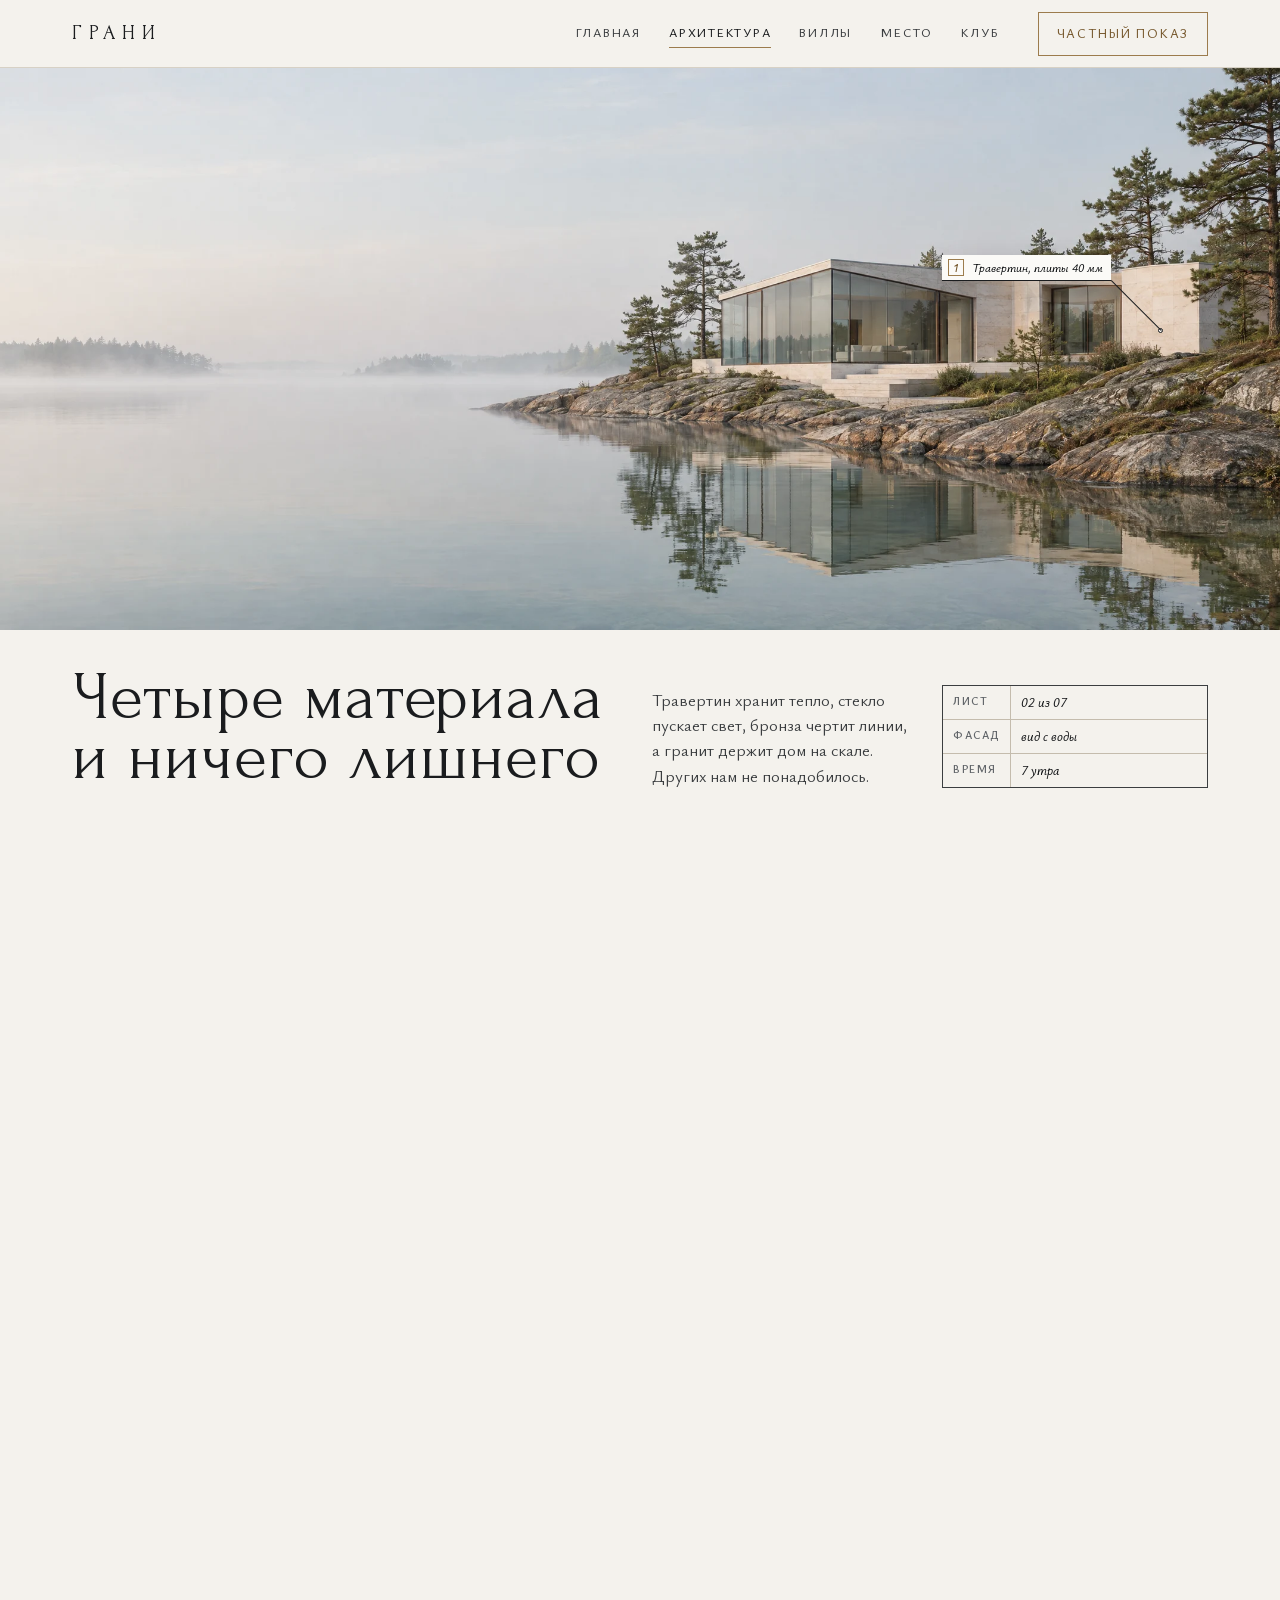
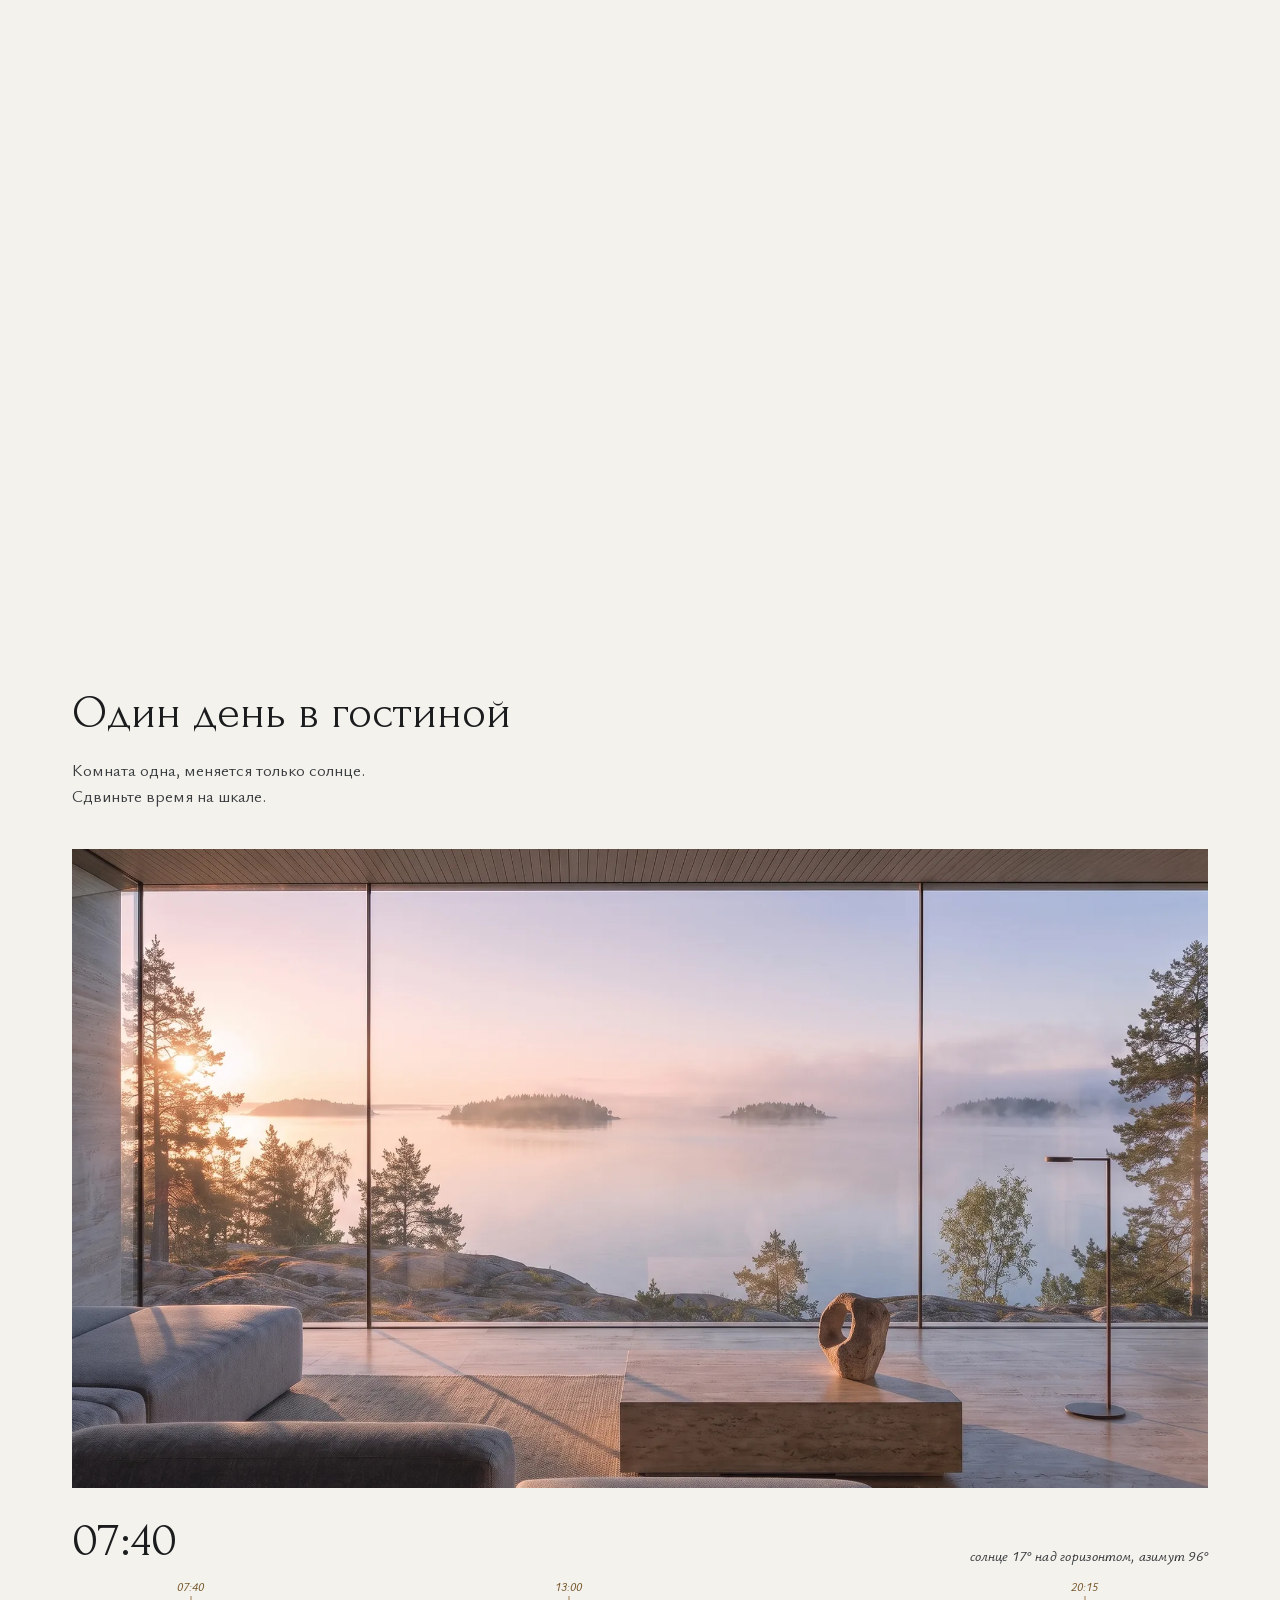
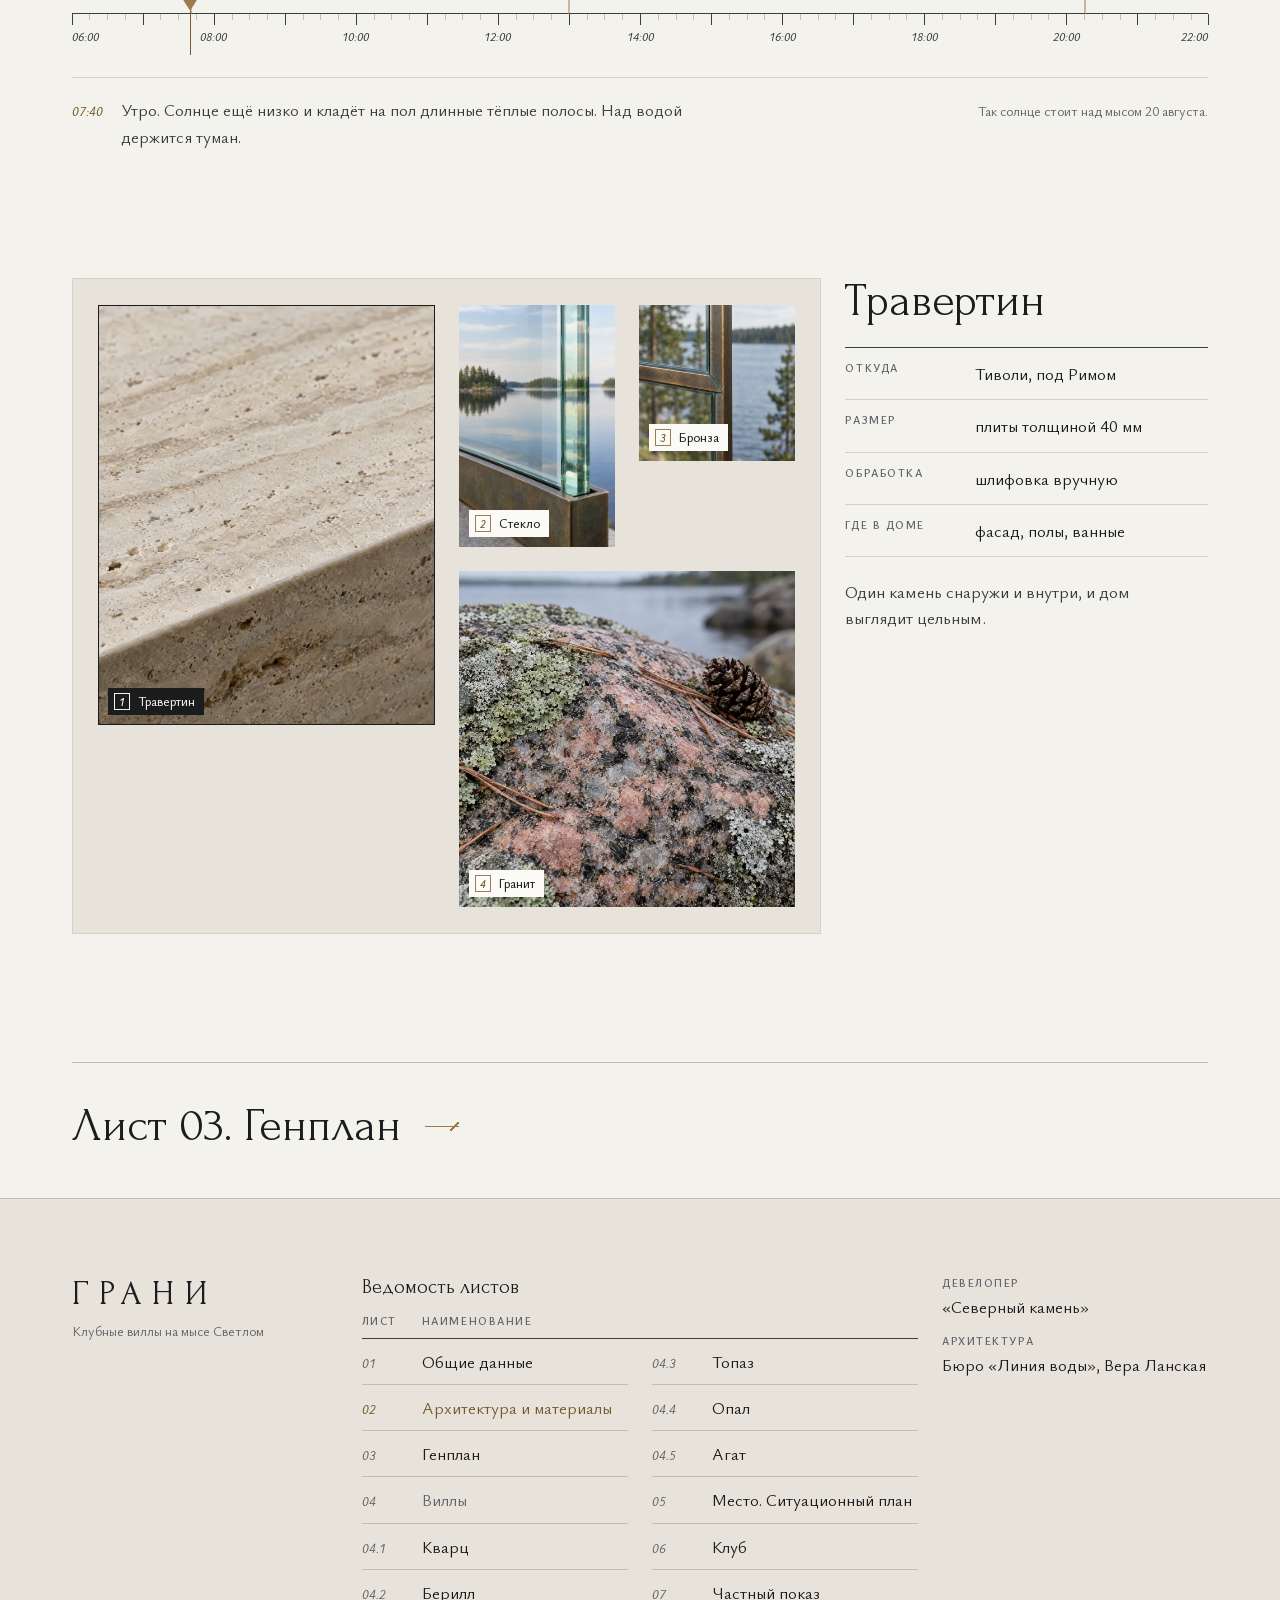
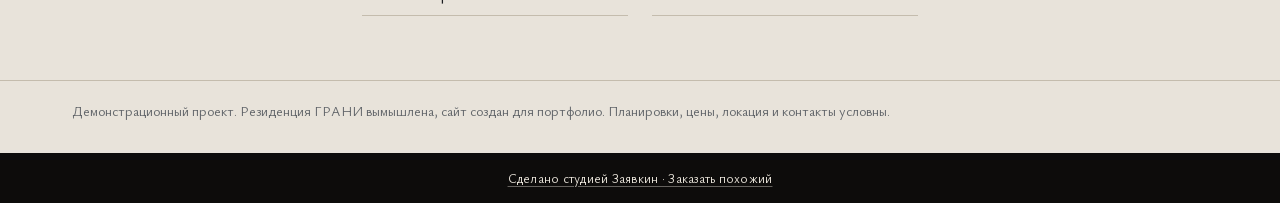
==== commit e6bc7b9f: "Плашка студии Заявкин / контакты студии (29.10)" ====
--- a/arhitektura.html
+++ b/arhitektura.html
@@ -174,5 +174,8 @@
 <script src="assets/js/ScrollTrigger.min.js" defer></script>
 <script src="assets/js/lenis.min.js" defer></script>
 <script type="module" src="assets/js/pages/arhitektura.js"></script>
+<!-- Плашка студии (слово Саши 29.10). Пока ведёт на /#sajty: после выкладки многостраничника zayavkins.ru сменить на /sajty -->
+<aside class="zv-plashka" aria-label="Студия Заявкин"><a href="https://zayavkins.ru/#sajty">Сделано студией Заявкин · Заказать похожий</a></aside>
+<style>.zv-plashka{position:relative;z-index:5;background:#0D0C0B;color:#E9E4DA;text-align:center;padding:16px;font-size:13px;line-height:1.4;letter-spacing:.02em}.zv-plashka a{color:inherit;text-decoration:underline;text-underline-offset:3px;text-decoration-color:rgba(233,228,218,.4);display:inline-block;padding:12px 4px;margin:-12px 0}.zv-plashka a:hover,.zv-plashka a:focus-visible{text-decoration-color:currentColor}</style>
 </body>
 </html>
